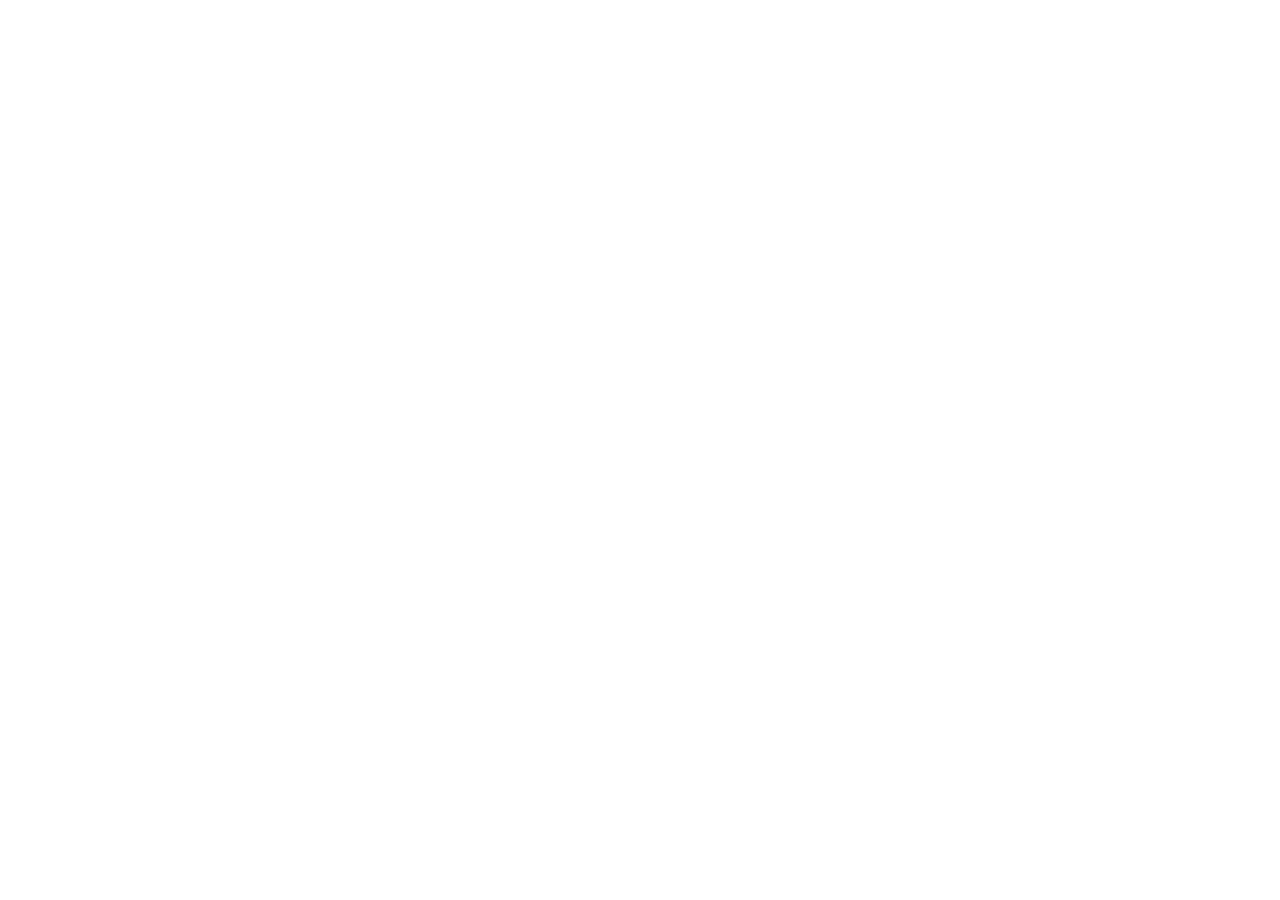
==== index.html @ 6de1de2f "Create index.html" ====
<!DOCTYPE html>
<html lang="en">
<meta charset="UTF-8">
<title>Page Title<title>
<meta name="viewport" content="width=device-width, initial-scale=1">
<link rel="stylesheet" href=" ">
<script src=" "></script>
<body>

<img src="img_la.jpg" style="width:100%">
<h1>This is a Heading</h1>
<p>This is a paragraph.</p>
<p>This is another paragraph.</p>

</body>
</html>
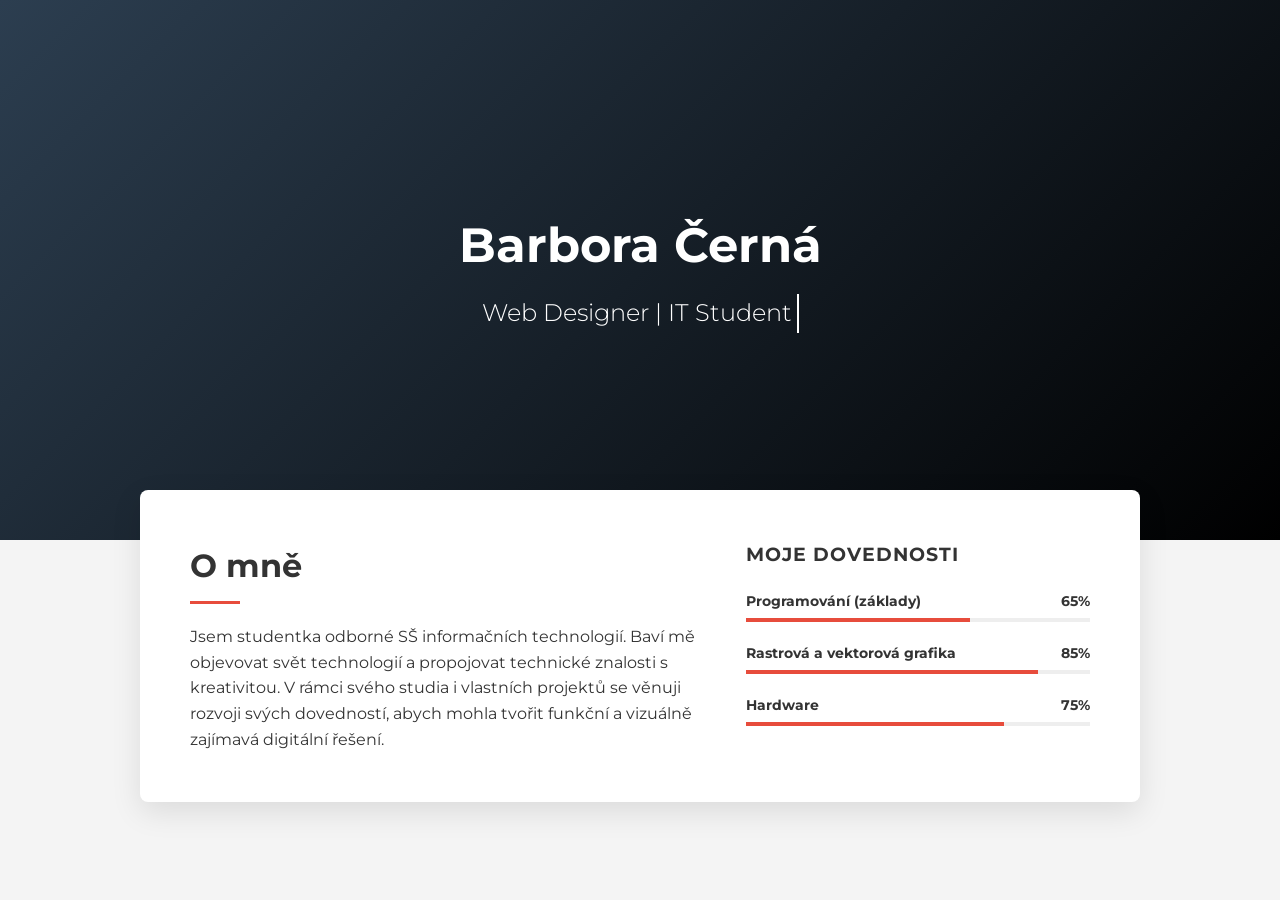
==== commit ec353dce: "Update index.html" ====
--- a/index.html
+++ b/index.html
@@ -1,16 +1,159 @@
 <!DOCTYPE html>
-<html lang="en">
-<meta charset="UTF-8">
-<title>Page Title<title>
-<meta name="viewport" content="width=device-width, initial-scale=1">
-<link rel="stylesheet" href=" ">
-<script src=" "></script>
+<html lang="cs">
+<head>
+    <meta charset="UTF-8">
+    <meta name="viewport" content="width=device-width, initial-scale=1.0">
+    <title>Barbora Černá | Portfolio</title>
+    <link href="https://fonts.googleapis.com/css2?family=Montserrat:wght@300;400;700&display=swap" rel="stylesheet">
+    <style>
+        /* Základní reset a styly */
+        * {
+            margin: 0;
+            padding: 0;
+            box-sizing: border-box;
+            font-family: 'Montserrat', sans-serif;
+        }
+
+        body {
+            background-color: #f4f4f4;
+            color: #333;
+            line-height: 1.6;
+        }
+
+        /* Hero sekce s pozadím */
+        .hero {
+            height: 60vh;
+            background: linear-gradient(135deg, #2c3e50 0%, #000000 100%);
+            display: flex;
+            flex-direction: column;
+            justify-content: center;
+            align-items: center;
+            text-align: center;
+            color: white;
+            padding: 20px;
+        }
+
+        .hero h1 {
+            font-size: 3rem;
+            margin-bottom: 10px;
+        }
+
+        .hero p {
+            font-size: 1.5rem;
+            font-weight: 300;
+            border-right: 2px solid white;
+            padding-right: 5px;
+            animation: blink 0.7s infinite;
+        }
+
+        @keyframes blink { 50% { border-color: transparent; } }
+
+        /* Hlavní kontejner s Gridem */
+        .container {
+            max-width: 1000px;
+            margin: -50px auto 50px; /* Posun nahoru přes hero sekci */
+            background: white;
+            display: grid;
+            grid-template-columns: 1.5fr 1fr; /* Flexibilní rozvržení */
+            gap: 40px;
+            padding: 50px;
+            box-shadow: 0 10px 30px rgba(0,0,0,0.1);
+            border-radius: 8px;
+        }
+
+        /* Sekce O mně */
+        .about h2 {
+            font-size: 2rem;
+            margin-bottom: 20px;
+            position: relative;
+        }
+
+        .about h2::after {
+            content: '';
+            display: block;
+            width: 50px;
+            height: 3px;
+            background: #e74c3c;
+            margin-top: 10px;
+        }
+
+        /* Sekce Skills */
+        .skills h3 {
+            margin-bottom: 20px;
+            text-transform: uppercase;
+            letter-spacing: 1px;
+        }
+
+        .skill-item {
+            margin-bottom: 20px;
+        }
+
+        .skill-name {
+            display: flex;
+            justify-content: space-between;
+            margin-bottom: 5px;
+            font-weight: bold;
+            font-size: 0.9rem;
+        }
+
+        .progress-bar {
+            height: 4px;
+            background: #eee;
+            width: 100%;
+            position: relative;
+        }
+
+        .progress-fill {
+            height: 100%;
+            background: #e74c3c;
+        }
+
+        /* Responzivita pro mobily */
+        @media (max-width: 768px) {
+            .container {
+                grid-template-columns: 1fr;
+                margin: 20px;
+                padding: 30px;
+            }
+            .hero h1 { font-size: 2rem; }
+        }
+    </style>
+</head>
 <body>
 
-<img src="img_la.jpg" style="width:100%">
-<h1>This is a Heading</h1>
-<p>This is a paragraph.</p>
-<p>This is another paragraph.</p>
+    <section class="hero">
+        <h1>Barbora Černá</h1>
+        <p>Web Designer | IT Student</p>
+    </section>
+
+    <main class="container">
+        <div class="about">
+            <h2>O mně</h2>
+            <p>
+                Jsem studentka odborné SŠ informačních technologií. Baví mě objevovat svět technologií a propojovat technické znalosti s kreativitou. 
+                V rámci svého studia i vlastních projektů se věnuji rozvoji svých dovedností, abych mohla tvořit funkční a vizuálně zajímavá digitální řešení.
+            </p>
+        </div>
+
+        <div class="skills">
+            <h3>Moje dovednosti</h3>
+            
+            <div class="skill-item">
+                <div class="skill-name"><span>Programování (základy)</span><span>65%</span></div>
+                <div class="progress-bar"><div class="progress-fill" style="width: 65%;"></div></div>
+            </div>
+
+            <div class="skill-item">
+                <div class="skill-name"><span>Rastrová a vektorová grafika</span><span>85%</span></div>
+                <div class="progress-bar"><div class="progress-fill" style="width: 85%;"></div></div>
+            </div>
+
+            <div class="skill-item">
+                <div class="skill-name"><span>Hardware</span><span>75%</span></div>
+                <div class="progress-bar"><div class="progress-fill" style="width: 75%;"></div></div>
+            </div>
+        </div>
+    </main>
 
 </body>
 </html>
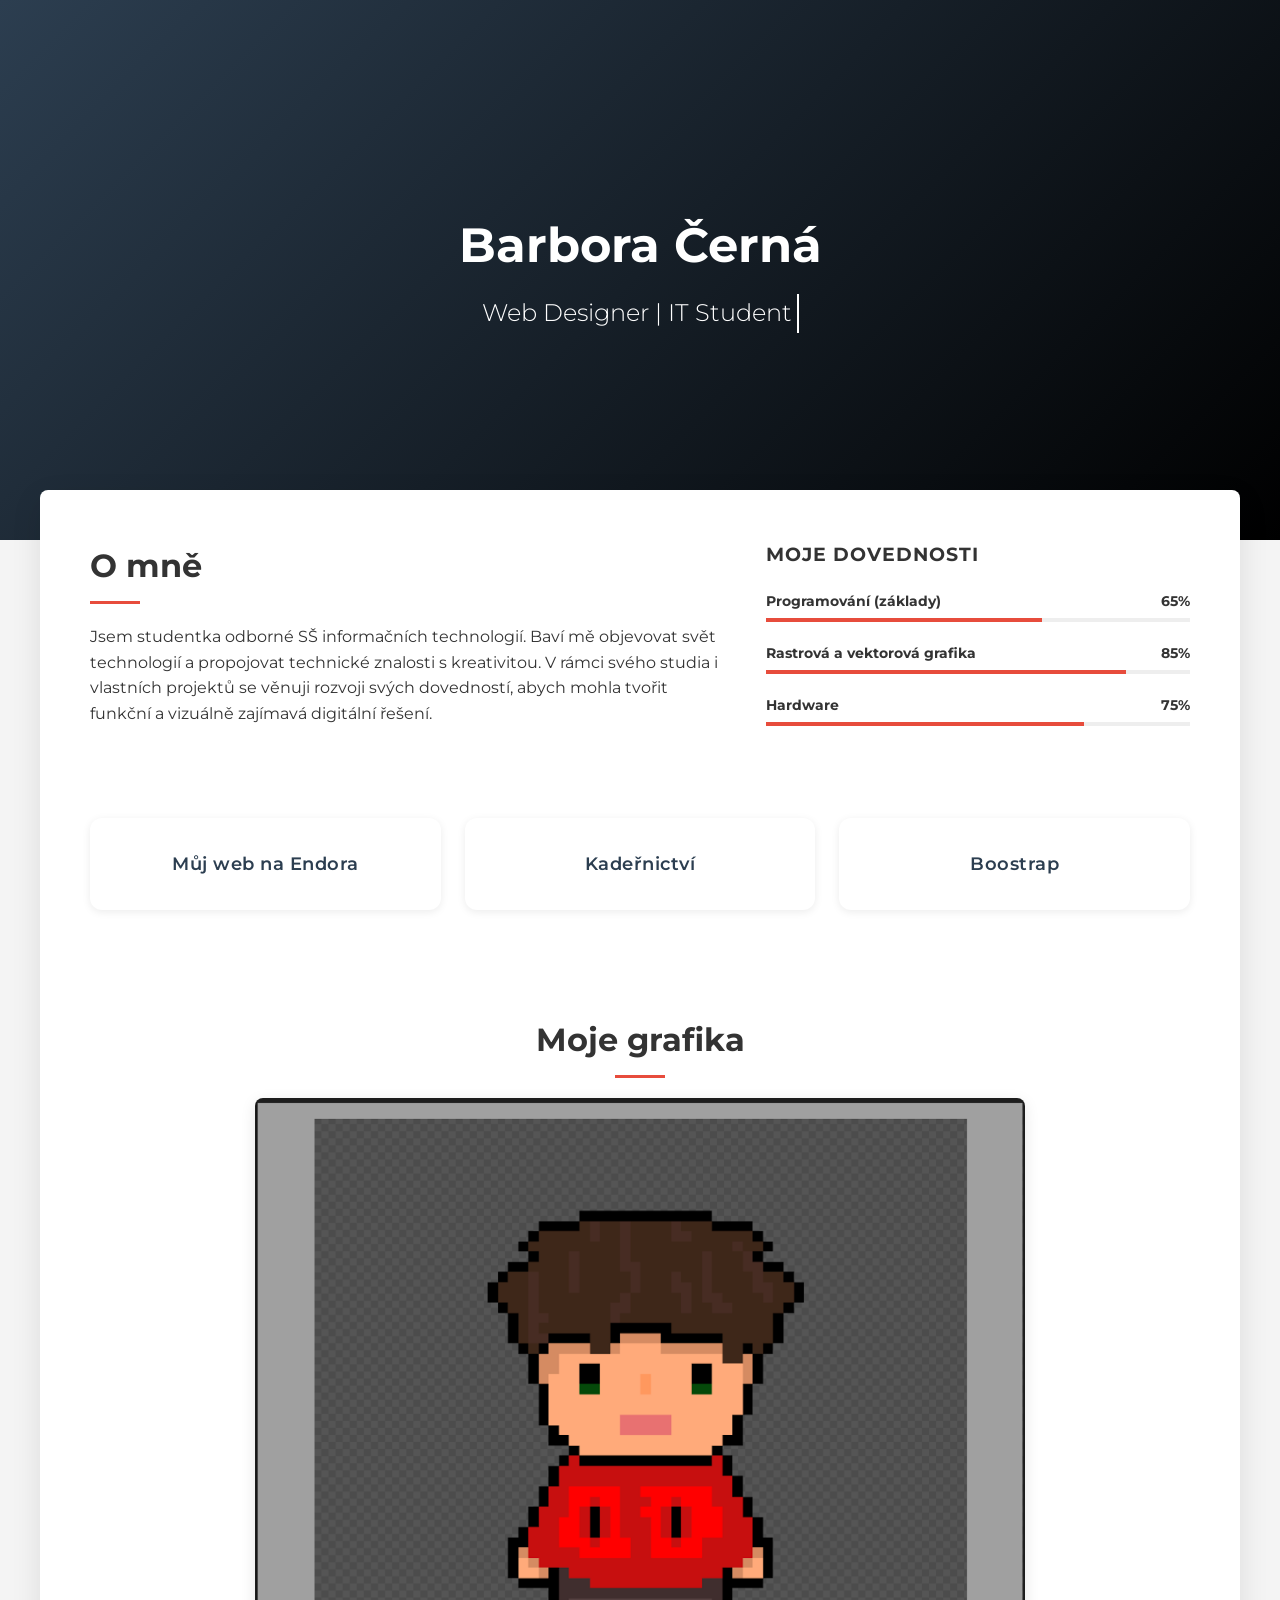
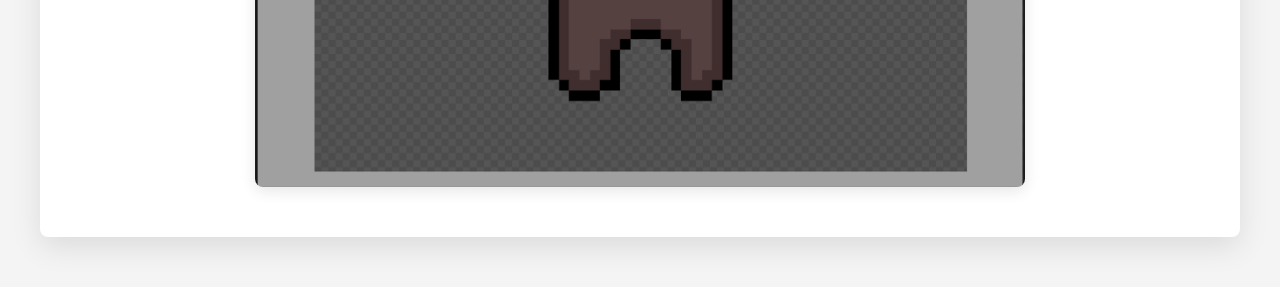
==== commit 66e9589a: "._." ====
--- a/index.html
+++ b/index.html
@@ -5,119 +5,7 @@
     <meta name="viewport" content="width=device-width, initial-scale=1.0">
     <title>Barbora Černá | Portfolio</title>
     <link href="https://fonts.googleapis.com/css2?family=Montserrat:wght@300;400;700&display=swap" rel="stylesheet">
-    <style>
-        /* Základní reset a styly */
-        * {
-            margin: 0;
-            padding: 0;
-            box-sizing: border-box;
-            font-family: 'Montserrat', sans-serif;
-        }
-
-        body {
-            background-color: #f4f4f4;
-            color: #333;
-            line-height: 1.6;
-        }
-
-        /* Hero sekce s pozadím */
-        .hero {
-            height: 60vh;
-            background: linear-gradient(135deg, #2c3e50 0%, #000000 100%);
-            display: flex;
-            flex-direction: column;
-            justify-content: center;
-            align-items: center;
-            text-align: center;
-            color: white;
-            padding: 20px;
-        }
-
-        .hero h1 {
-            font-size: 3rem;
-            margin-bottom: 10px;
-        }
-
-        .hero p {
-            font-size: 1.5rem;
-            font-weight: 300;
-            border-right: 2px solid white;
-            padding-right: 5px;
-            animation: blink 0.7s infinite;
-        }
-
-        @keyframes blink { 50% { border-color: transparent; } }
-
-        /* Hlavní kontejner s Gridem */
-        .container {
-            max-width: 1000px;
-            margin: -50px auto 50px; /* Posun nahoru přes hero sekci */
-            background: white;
-            display: grid;
-            grid-template-columns: 1.5fr 1fr; /* Flexibilní rozvržení */
-            gap: 40px;
-            padding: 50px;
-            box-shadow: 0 10px 30px rgba(0,0,0,0.1);
-            border-radius: 8px;
-        }
-
-        /* Sekce O mně */
-        .about h2 {
-            font-size: 2rem;
-            margin-bottom: 20px;
-            position: relative;
-        }
-
-        .about h2::after {
-            content: '';
-            display: block;
-            width: 50px;
-            height: 3px;
-            background: #e74c3c;
-            margin-top: 10px;
-        }
-
-        /* Sekce Skills */
-        .skills h3 {
-            margin-bottom: 20px;
-            text-transform: uppercase;
-            letter-spacing: 1px;
-        }
-
-        .skill-item {
-            margin-bottom: 20px;
-        }
-
-        .skill-name {
-            display: flex;
-            justify-content: space-between;
-            margin-bottom: 5px;
-            font-weight: bold;
-            font-size: 0.9rem;
-        }
-
-        .progress-bar {
-            height: 4px;
-            background: #eee;
-            width: 100%;
-            position: relative;
-        }
-
-        .progress-fill {
-            height: 100%;
-            background: #e74c3c;
-        }
-
-        /* Responzivita pro mobily */
-        @media (max-width: 768px) {
-            .container {
-                grid-template-columns: 1fr;
-                margin: 20px;
-                padding: 30px;
-            }
-            .hero h1 { font-size: 2rem; }
-        }
-    </style>
+    <link rel="stylesheet" href="style.css">
 </head>
 <body>
 
@@ -153,6 +41,24 @@
                 <div class="progress-bar"><div class="progress-fill" style="width: 75%;"></div></div>
             </div>
         </div>
+
+        <div class="links-container">
+            <div class="link-box">
+                <a href="https://barbora-cerna.endora.site/" target="_blank" rel="noopener noreferrer">Můj web na Endora</a>
+            </div>
+            <div class="link-box">
+                <a href="https://barbora-cerna.endora.site/kadernictvi.html" target="_blank" rel="noopener noreferrer">Kadeřnictví</a>
+            </div>
+            <div class="link-box">
+                <a href="https://barbora-cerna.endora.site/boooostrap.html" target="_blank" rel="noopener noreferrer">Boostrap</a>
+            </div>
+       
+        </div>
+
+        <div class="gallery-section">
+            <h2>Moje grafika</h2>
+            <img src="panacek.png" alt="Portfolio gallery" class="gallery-image">
+        </div>
     </main>
 
 </body>
--- a/style.css
+++ b/style.css
@@ -0,0 +1,199 @@
+            /* Kontejner pro tři čtverečky s odkazy */
+
+            .links-container {
+                display: grid;
+                grid-template-columns: 1fr 1fr 1fr;
+                gap: 24px;
+                margin: 32px 0 24px 0;
+                width: 100%;
+            }
+
+            .link-box {
+                background: #fff;
+                border-radius: 12px;
+                box-shadow: 0 2px 8px rgba(0,0,0,0.08);
+                padding: 32px 24px;
+                min-width: 120px;
+                min-height: 80px;
+                text-align: center;
+                transition: transform 0.2s, box-shadow 0.2s;
+                display: flex;
+                align-items: center;
+                justify-content: center;
+            }
+
+            .link-box:hover {
+                transform: translateY(-6px) scale(1.04);
+                box-shadow: 0 6px 18px rgba(44,62,80,0.15);
+            }
+
+            .link-box a {
+                color: #2c3e50;
+                text-decoration: none;
+                font-weight: 600;
+                font-size: 1.1rem;
+                letter-spacing: 0.5px;
+                transition: color 0.2s;
+            }
+
+            .link-box a:hover {
+                color: #0077ff;
+            }
+
+            /* Sekce galerie */
+            .gallery-section {
+                grid-column: 1 / -1;
+                margin-top: 40px;
+                display: flex;
+                flex-direction: column;
+                align-items: center;
+                text-align: center;
+            }
+
+            .gallery-section h2 {
+                font-size: 2rem;
+                margin-bottom: 20px;
+                position: relative;
+            }
+
+            .gallery-section h2::after {
+                content: '';
+                display: block;
+                width: 50px;
+                height: 3px;
+                background: #e74c3c;
+                margin: 10px auto 0;
+            }
+
+            .gallery-image {
+                max-width: 70%;
+                height: auto;
+                border-radius: 8px;
+                box-shadow: 0 4px 15px rgba(0,0,0,0.1);
+                transition: transform 0.3s;
+            }
+
+            .gallery-image:hover {
+                transform: scale(1.02);
+            }
+
+            /* Základní reset a styly */
+        * {
+            margin: 0;
+            padding: 0;
+            box-sizing: border-box;
+            font-family: 'Montserrat', sans-serif;
+        }
+
+        body {
+            background-color: #f4f4f4;
+            color: #333;
+            line-height: 1.6;
+        }
+
+        /* Hero sekce s pozadím */
+        .hero {
+            height: 60vh;
+            background: linear-gradient(135deg, #2c3e50 0%, #000000 100%);
+            display: flex;
+            flex-direction: column;
+            justify-content: center;
+            align-items: center;
+            text-align: center;
+            color: white;
+            padding: 20px;
+        }
+
+        .hero h1 {
+            font-size: 3rem;
+            margin-bottom: 10px;
+        }
+
+        .hero p {
+            font-size: 1.5rem;
+            font-weight: 300;
+            border-right: 2px solid white;
+            padding-right: 5px;
+            animation: blink 0.7s infinite;
+        }
+
+       
+
+        /* Główny kontejner s Gridem */
+        .container {
+            max-width: 1200px;
+            margin: -50px auto 50px; /* Posun nahoru přes hero sekci */
+            background: white;
+            display: grid;
+            grid-template-columns: 1.5fr 1fr; /* Flexibilní rozvržení */
+            gap: 40px;
+            padding: 50px;
+            box-shadow: 0 10px 30px rgba(0,0,0,0.1);
+            border-radius: 8px;
+        }
+        
+        .links-container {
+            grid-column: 1 / -1;
+        }
+
+        /* Sekce O mně */
+        .about {
+            display: flex;
+            flex-direction: column;
+        }
+
+        .about h2 {
+            font-size: 2rem;
+            margin-bottom: 20px;
+            position: relative;
+        }
+
+        .about h2::after {
+            content: '';
+            display: block;
+            width: 50px;
+            height: 3px;
+            background: #e74c3c;
+            margin-top: 10px;
+        }
+
+        /* Sekce Skills */
+        .skills h3 {
+            margin-bottom: 20px;
+            text-transform: uppercase;
+            letter-spacing: 1px;
+        }
+
+        .skill-item {
+            margin-bottom: 20px;
+        }
+
+        .skill-name {
+            display: flex;
+            justify-content: space-between;
+            margin-bottom: 5px;
+            font-weight: bold;
+            font-size: 0.9rem;
+        }
+
+        .progress-bar {
+            height: 4px;
+            background: #eee;
+            width: 100%;
+            position: relative;
+        }
+
+        .progress-fill {
+            height: 100%;
+            background: #e74c3c;
+        }
+
+        /* Responzivita pro mobily */
+        @media (max-width: 768px) {
+            .container {
+                grid-template-columns: 1fr;
+                margin: 20px;
+                padding: 30px;
+            }
+            .hero h1 { font-size: 2rem; }
+        }
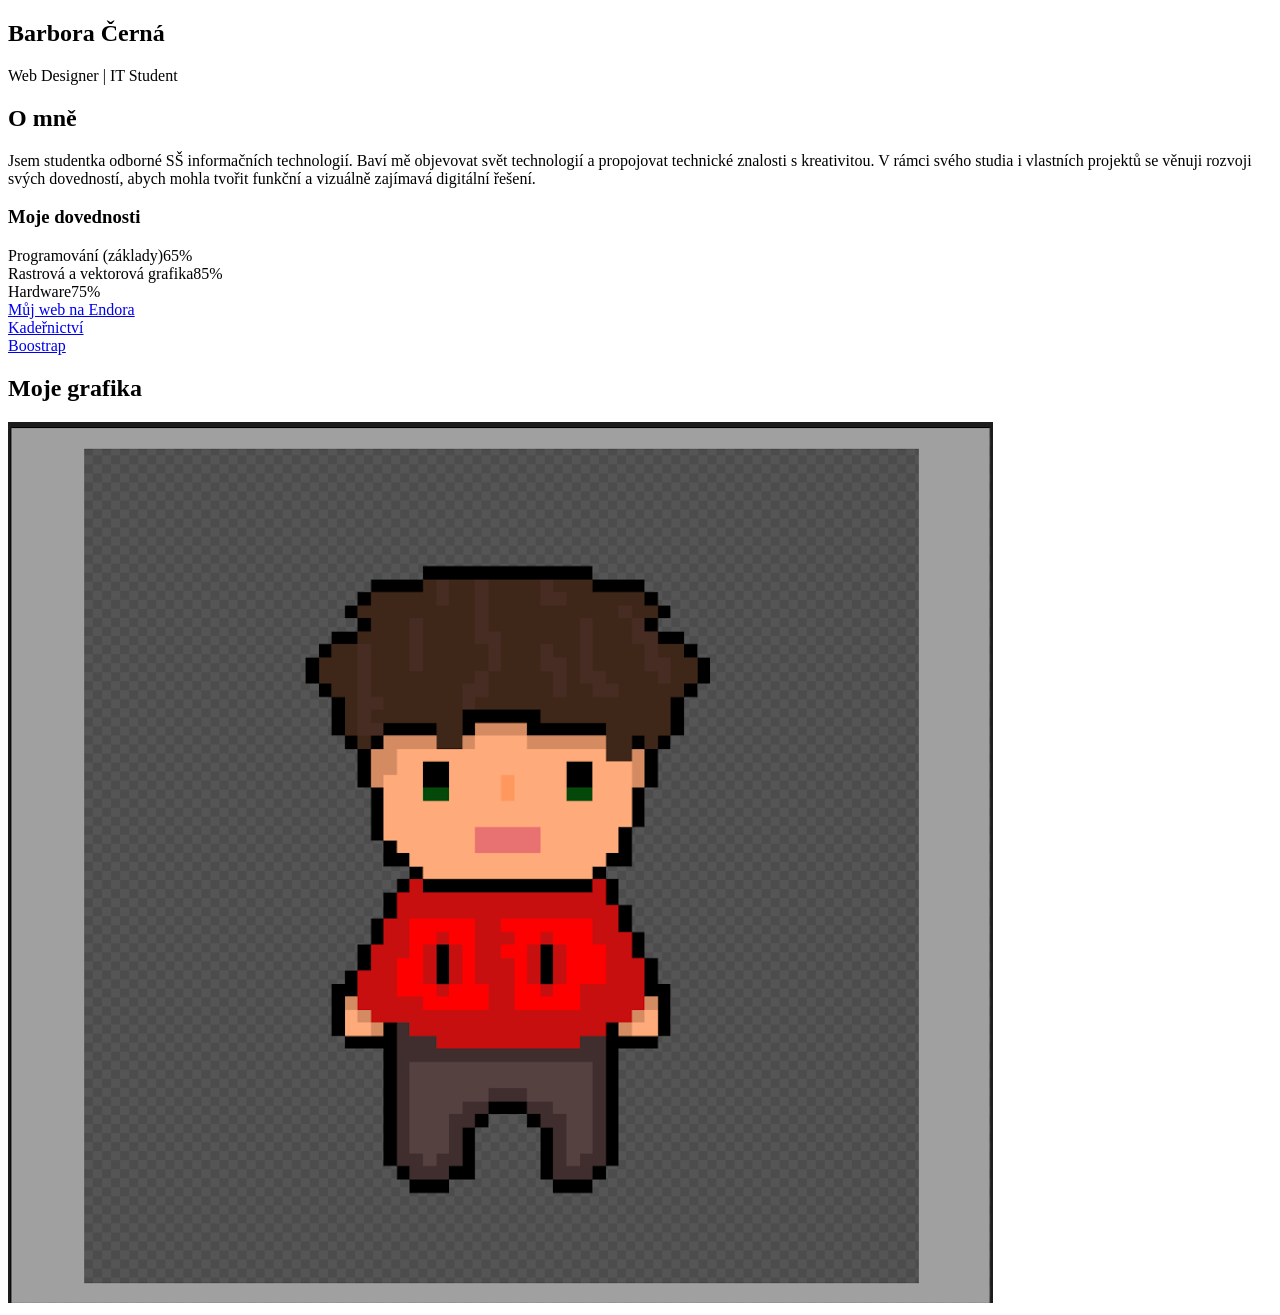
==== commit f5f47621: "." ====
--- a/index.html
+++ b/index.html
@@ -5,7 +5,7 @@
     <meta name="viewport" content="width=device-width, initial-scale=1.0">
     <title>Barbora Černá | Portfolio</title>
     <link href="https://fonts.googleapis.com/css2?family=Montserrat:wght@300;400;700&display=swap" rel="stylesheet">
-    <link rel="stylesheet" href="style.css">
+    <link rel="stylesheet" href="/Portfolio/style.css">
 </head>
 <body>
 
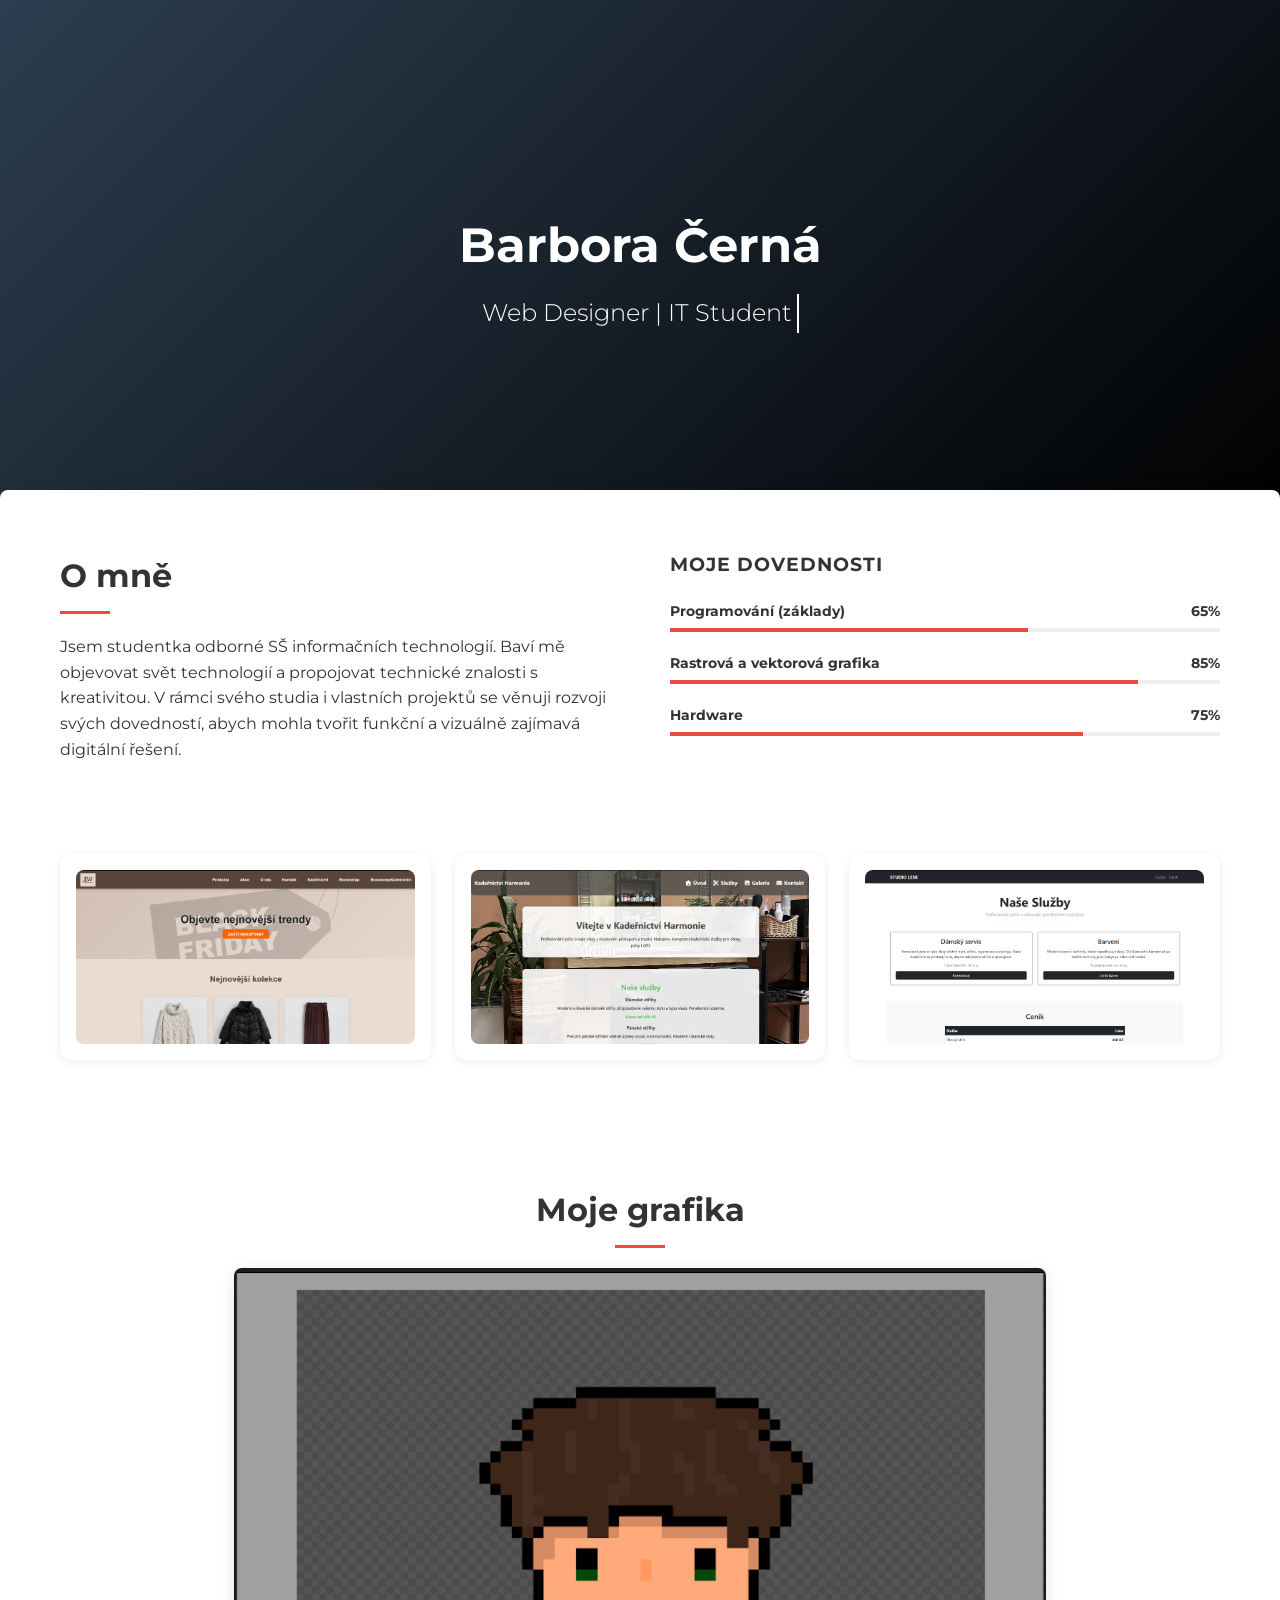
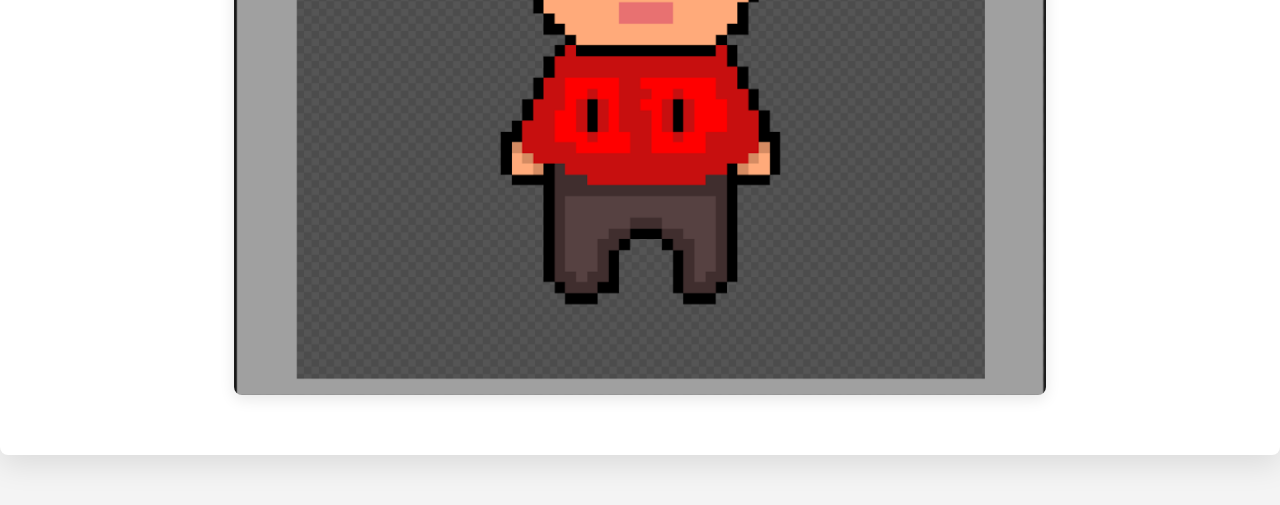
==== commit c230d87c: "Add images and update links in portfolio index" ====
--- a/index.html
+++ b/index.html
@@ -5,7 +5,7 @@
     <meta name="viewport" content="width=device-width, initial-scale=1.0">
     <title>Barbora Černá | Portfolio</title>
     <link href="https://fonts.googleapis.com/css2?family=Montserrat:wght@300;400;700&display=swap" rel="stylesheet">
-    <link rel="stylesheet" href="/Portfolio/style.css">
+    <link rel="stylesheet" href="style.css">
 </head>
 <body>
 
@@ -44,13 +44,19 @@
 
         <div class="links-container">
             <div class="link-box">
-                <a href="https://barbora-cerna.endora.site/" target="_blank" rel="noopener noreferrer">Můj web na Endora</a>
+                <a href="https://barbora-cerna.endora.site/" target="_blank" rel="noopener noreferrer">
+                    <img src="TW web.png" alt="Můj web na Endora" class="link-image">
+                </a>
             </div>
             <div class="link-box">
-                <a href="https://barbora-cerna.endora.site/kadernictvi.html" target="_blank" rel="noopener noreferrer">Kadeřnictví</a>
+                <a href="https://barbora-cerna.endora.site/kadernictvi.html" target="_blank" rel="noopener noreferrer">
+                    <img src="kadernictvi web.png" alt="Kadeřnictví" class="link-image">
+                </a>
             </div>
             <div class="link-box">
-                <a href="https://barbora-cerna.endora.site/boooostrap.html" target="_blank" rel="noopener noreferrer">Boostrap</a>
+                <a href="https://barbora-cerna.endora.site/boooostrap.html" target="_blank" rel="noopener noreferrer">
+                    <img src="boost web.png" alt="Bootstrap" class="link-image">
+                </a>
             </div>
        
         </div>
--- a/style.css
+++ b/style.css
@@ -0,0 +1,207 @@
+            /* Kontejner pro tři čtverečky s odkazy */
+
+            .links-container {
+                display: grid;
+                grid-template-columns: 1fr 1fr 1fr;
+                gap: 24px;
+                margin: 32px 0 24px 0;
+                width: 100%;
+            }
+
+            .link-box {
+                background: #fff;
+                border-radius: 12px;
+                box-shadow: 0 2px 8px rgba(0,0,0,0.08);
+                padding: 16px;
+                min-height: 200px;
+                text-align: center;
+                transition: transform 0.2s, box-shadow 0.2s;
+                display: flex;
+                align-items: center;
+                justify-content: center;
+                overflow: hidden;
+            }
+
+            .link-box:hover {
+                transform: translateY(-6px) scale(1.04);
+                box-shadow: 0 6px 18px rgba(44,62,80,0.15);
+            }
+
+            .link-box a {
+                display: flex;
+                align-items: center;
+                justify-content: center;
+                width: 100%;
+                height: 100%;
+                text-decoration: none;
+            }
+
+            .link-image {
+                max-width: 100%;
+                max-height: 100%;
+                height: auto;
+                border-radius: 8px;
+                transition: transform 0.3s;
+            }
+
+            .link-box:hover .link-image {
+                transform: scale(1.05);
+            }
+
+            /* Sekce galerie */
+            .gallery-section {
+                grid-column: 1 / -1;
+                margin-top: 40px;
+                display: flex;
+                flex-direction: column;
+                align-items: center;
+                text-align: center;
+            }
+
+            .gallery-section h2 {
+                font-size: 2rem;
+                margin-bottom: 20px;
+                position: relative;
+            }
+
+            .gallery-section h2::after {
+                content: '';
+                display: block;
+                width: 50px;
+                height: 3px;
+                background: #e74c3c;
+                margin: 10px auto 0;
+            }
+
+            .gallery-image {
+                max-width: 70%;
+                height: auto;
+                border-radius: 8px;
+                box-shadow: 0 4px 15px rgba(0,0,0,0.1);
+                transition: transform 0.3s;
+            }
+
+            .gallery-image:hover {
+                transform: scale(1.02);
+            }
+
+            /* Základní reset a styly */
+        * {
+            margin: 0;
+            padding: 0;
+            box-sizing: border-box;
+            font-family: 'Montserrat', sans-serif;
+        }
+
+        body {
+            background-color: #f4f4f4;
+            color: #333;
+            line-height: 1.6;
+        }
+
+        /* Hero sekce s pozadím */
+        .hero {
+            height: 60vh;
+            background: linear-gradient(135deg, #2c3e50 0%, #000000 100%);
+            display: flex;
+            flex-direction: column;
+            justify-content: center;
+            align-items: center;
+            text-align: center;
+            color: white;
+            padding: 20px;
+        }
+
+        .hero h1 {
+            font-size: 3rem;
+            margin-bottom: 10px;
+        }
+
+        .hero p {
+            font-size: 1.5rem;
+            font-weight: 300;
+            border-right: 2px solid white;
+            padding-right: 5px;
+            animation: blink 0.7s infinite;
+        }
+
+       
+
+        /* Główny kontejner s Gridem */
+        .container {
+            max-width: 1400px;
+            margin: -50px auto 50px; /* Posun nahoru přes hero sekci */
+            background: white;
+            display: grid;
+            grid-template-columns: 1fr 1fr; /* Flexibilní rozvržení */
+            gap: 60px;
+            padding: 60px;
+            box-shadow: 0 10px 30px rgba(0,0,0,0.1);
+            border-radius: 8px;
+        }
+        
+        .links-container {
+            grid-column: 1 / -1;
+        }
+
+        /* Sekce O mně */
+        .about {
+            display: flex;
+            flex-direction: column;
+        }
+
+        .about h2 {
+            font-size: 2rem;
+            margin-bottom: 20px;
+            position: relative;
+        }
+
+        .about h2::after {
+            content: '';
+            display: block;
+            width: 50px;
+            height: 3px;
+            background: #e74c3c;
+            margin-top: 10px;
+        }
+
+        /* Sekce Skills */
+        .skills h3 {
+            margin-bottom: 20px;
+            text-transform: uppercase;
+            letter-spacing: 1px;
+        }
+
+        .skill-item {
+            margin-bottom: 20px;
+        }
+
+        .skill-name {
+            display: flex;
+            justify-content: space-between;
+            margin-bottom: 5px;
+            font-weight: bold;
+            font-size: 0.9rem;
+        }
+
+        .progress-bar {
+            height: 4px;
+            background: #eee;
+            width: 100%;
+            position: relative;
+        }
+
+        .progress-fill {
+            height: 100%;
+            background: #e74c3c;
+        }
+
+        /* Responzivita pro mobily */
+        @media (max-width: 768px) {
+            .container {
+                grid-template-columns: 1fr;
+                margin: 20px;
+                padding: 30px;
+            }
+            .hero h1 { font-size: 2rem; }
+        }
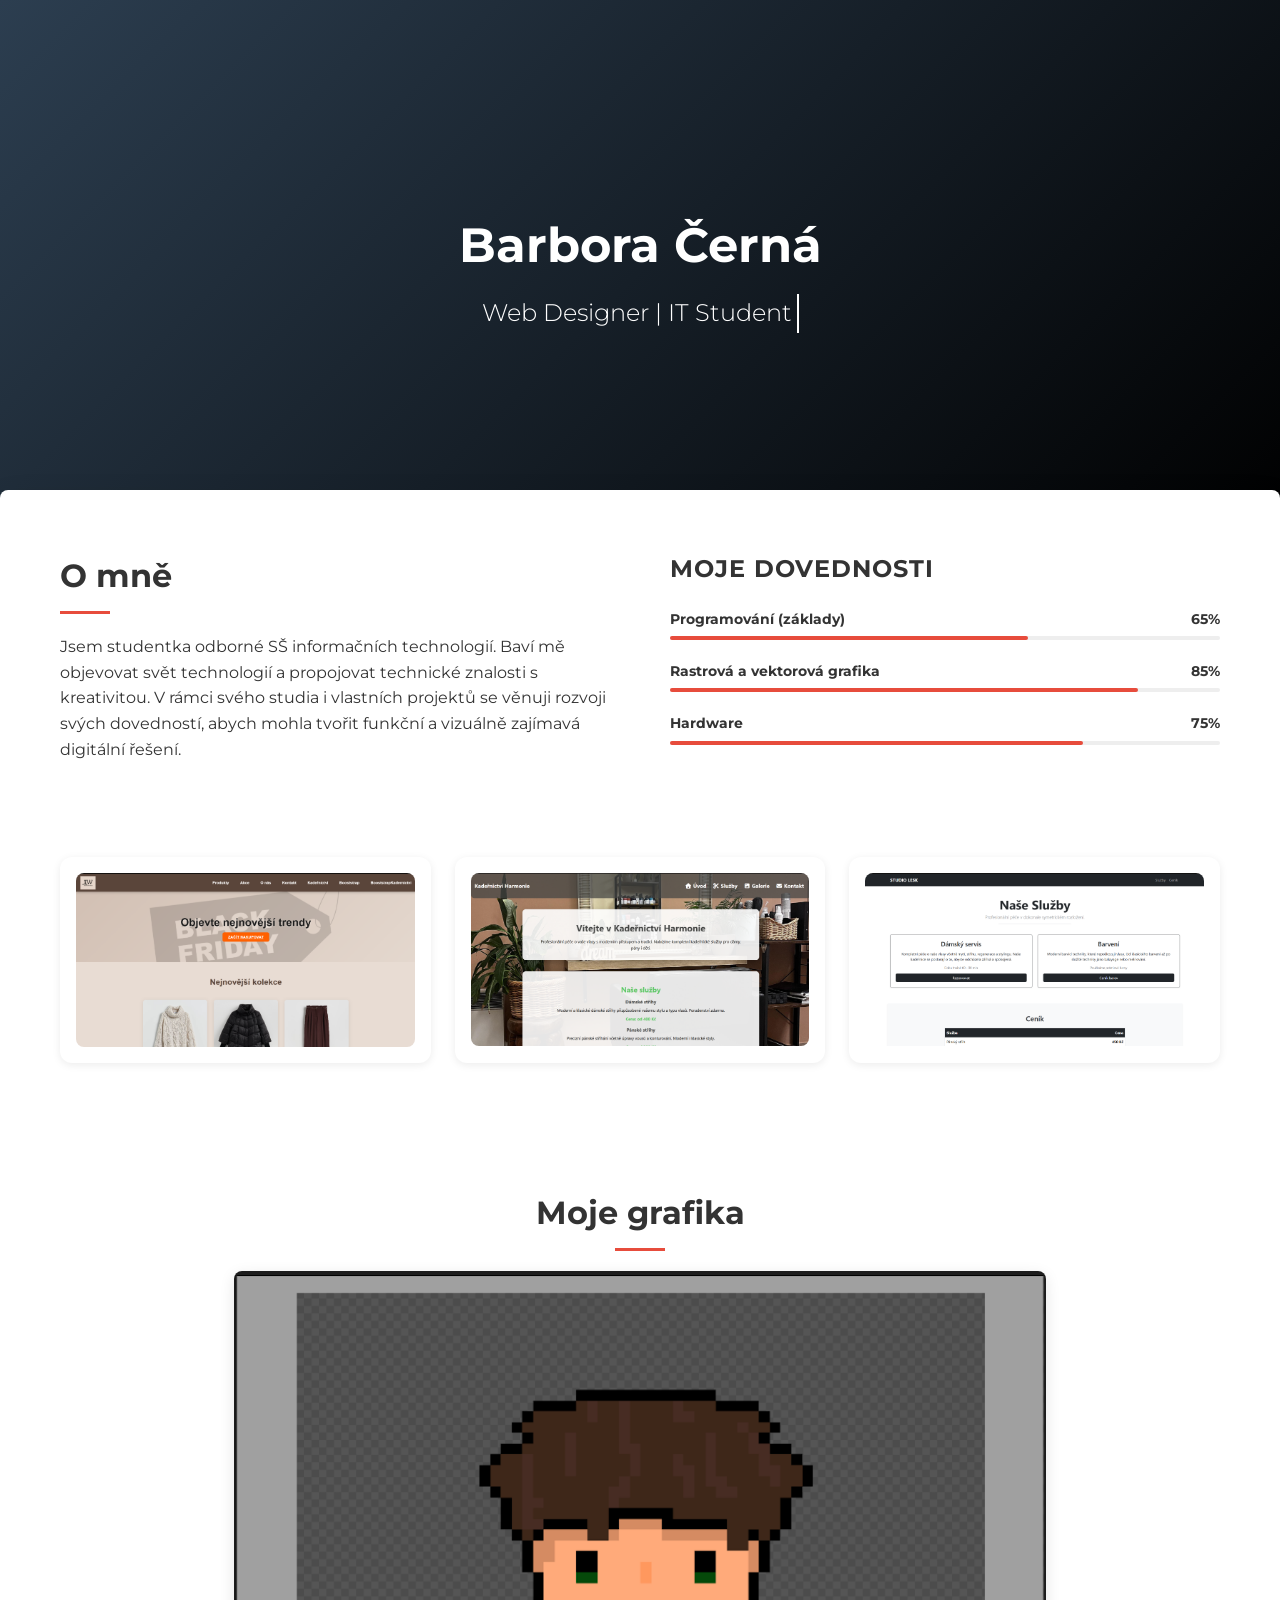
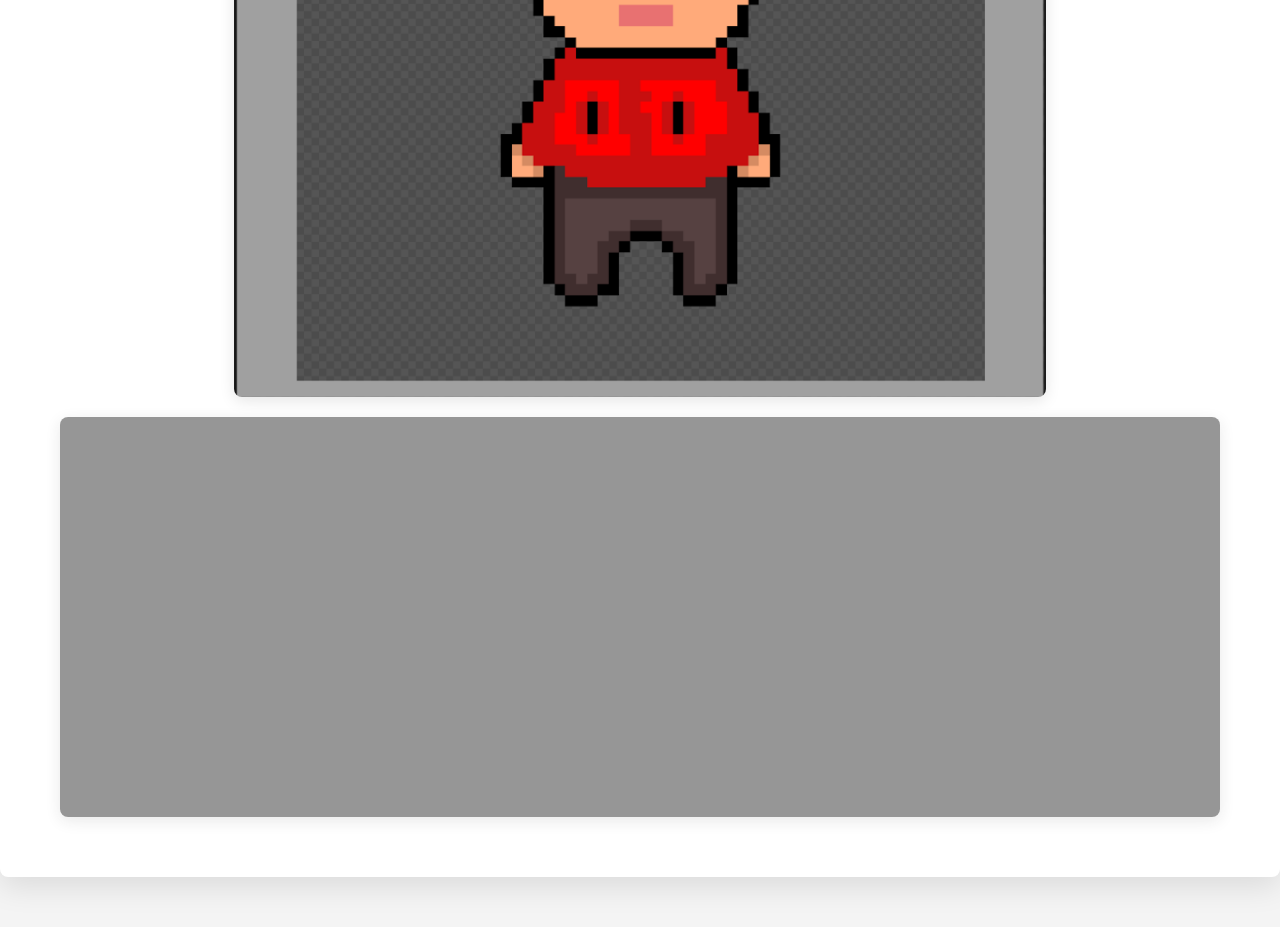
==== commit 150bc1ca: "kostka" ====
--- a/index.html
+++ b/index.html
@@ -64,8 +64,12 @@
         <div class="gallery-section">
             <h2>Moje grafika</h2>
             <img src="panacek.png" alt="Portfolio gallery" class="gallery-image">
+            
+            <div id="container3D" class="threejs-container"></div>
         </div>
     </main>
 
+    <script type="module" src="js/main.js"></script>
+
 </body>
 </html>
--- a/style.css
+++ b/style.css
@@ -1,207 +1,256 @@
-            /* Kontejner pro tři čtverečky s odkazy */
-
-            .links-container {
-                display: grid;
-                grid-template-columns: 1fr 1fr 1fr;
-                gap: 24px;
-                margin: 32px 0 24px 0;
-                width: 100%;
-            }
-
-            .link-box {
-                background: #fff;
-                border-radius: 12px;
-                box-shadow: 0 2px 8px rgba(0,0,0,0.08);
-                padding: 16px;
-                min-height: 200px;
-                text-align: center;
-                transition: transform 0.2s, box-shadow 0.2s;
-                display: flex;
-                align-items: center;
-                justify-content: center;
-                overflow: hidden;
-            }
-
-            .link-box:hover {
-                transform: translateY(-6px) scale(1.04);
-                box-shadow: 0 6px 18px rgba(44,62,80,0.15);
-            }
-
-            .link-box a {
-                display: flex;
-                align-items: center;
-                justify-content: center;
-                width: 100%;
-                height: 100%;
-                text-decoration: none;
-            }
-
-            .link-image {
-                max-width: 100%;
-                max-height: 100%;
-                height: auto;
-                border-radius: 8px;
-                transition: transform 0.3s;
-            }
-
-            .link-box:hover .link-image {
-                transform: scale(1.05);
-            }
-
-            /* Sekce galerie */
-            .gallery-section {
-                grid-column: 1 / -1;
-                margin-top: 40px;
-                display: flex;
-                flex-direction: column;
-                align-items: center;
-                text-align: center;
-            }
-
-            .gallery-section h2 {
-                font-size: 2rem;
-                margin-bottom: 20px;
-                position: relative;
-            }
-
-            .gallery-section h2::after {
-                content: '';
-                display: block;
-                width: 50px;
-                height: 3px;
-                background: #e74c3c;
-                margin: 10px auto 0;
-            }
-
-            .gallery-image {
-                max-width: 70%;
-                height: auto;
-                border-radius: 8px;
-                box-shadow: 0 4px 15px rgba(0,0,0,0.1);
-                transition: transform 0.3s;
-            }
-
-            .gallery-image:hover {
-                transform: scale(1.02);
-            }
-
-            /* Základní reset a styly */
-        * {
-            margin: 0;
-            padding: 0;
-            box-sizing: border-box;
-            font-family: 'Montserrat', sans-serif;
-        }
-
-        body {
-            background-color: #f4f4f4;
-            color: #333;
-            line-height: 1.6;
-        }
-
-        /* Hero sekce s pozadím */
-        .hero {
-            height: 60vh;
-            background: linear-gradient(135deg, #2c3e50 0%, #000000 100%);
-            display: flex;
-            flex-direction: column;
-            justify-content: center;
-            align-items: center;
-            text-align: center;
-            color: white;
-            padding: 20px;
-        }
-
-        .hero h1 {
-            font-size: 3rem;
-            margin-bottom: 10px;
-        }
-
-        .hero p {
-            font-size: 1.5rem;
-            font-weight: 300;
-            border-right: 2px solid white;
-            padding-right: 5px;
-            animation: blink 0.7s infinite;
-        }
-
-       
-
-        /* Główny kontejner s Gridem */
-        .container {
-            max-width: 1400px;
-            margin: -50px auto 50px; /* Posun nahoru přes hero sekci */
-            background: white;
-            display: grid;
-            grid-template-columns: 1fr 1fr; /* Flexibilní rozvržení */
-            gap: 60px;
-            padding: 60px;
-            box-shadow: 0 10px 30px rgba(0,0,0,0.1);
-            border-radius: 8px;
-        }
-        
-        .links-container {
-            grid-column: 1 / -1;
-        }
-
-        /* Sekce O mně */
-        .about {
-            display: flex;
-            flex-direction: column;
-        }
-
-        .about h2 {
-            font-size: 2rem;
-            margin-bottom: 20px;
-            position: relative;
-        }
-
-        .about h2::after {
-            content: '';
-            display: block;
-            width: 50px;
-            height: 3px;
-            background: #e74c3c;
-            margin-top: 10px;
-        }
-
-        /* Sekce Skills */
-        .skills h3 {
-            margin-bottom: 20px;
-            text-transform: uppercase;
-            letter-spacing: 1px;
-        }
-
-        .skill-item {
-            margin-bottom: 20px;
-        }
-
-        .skill-name {
-            display: flex;
-            justify-content: space-between;
-            margin-bottom: 5px;
-            font-weight: bold;
-            font-size: 0.9rem;
-        }
-
-        .progress-bar {
-            height: 4px;
-            background: #eee;
-            width: 100%;
-            position: relative;
-        }
-
-        .progress-fill {
-            height: 100%;
-            background: #e74c3c;
-        }
-
-        /* Responzivita pro mobily */
-        @media (max-width: 768px) {
-            .container {
-                grid-template-columns: 1fr;
-                margin: 20px;
-                padding: 30px;
-            }
-            .hero h1 { font-size: 2rem; }
-        }
+/* Základní reset a styly */
+* {
+    margin: 0;
+    padding: 0;
+    box-sizing: border-box;
+    font-family: 'Montserrat', sans-serif;
+}
+
+body {
+    background-color: #f4f4f4;
+    color: #333;
+    line-height: 1.6;
+}
+
+/* Animace pro blikání kurzoru */
+@keyframes blink {
+    0%, 49% {
+        border-right-color: white;
+    }
+    50%, 100% {
+        border-right-color: transparent;
+    }
+}
+
+/* Hero sekce s pozadím */
+.hero {
+    height: 60vh;
+    background: linear-gradient(135deg, #2c3e50 0%, #000000 100%);
+    display: flex;
+    flex-direction: column;
+    justify-content: center;
+    align-items: center;
+    text-align: center;
+    color: white;
+    padding: 20px;
+}
+
+.hero h1 {
+    font-size: 3rem;
+    margin-bottom: 10px;
+    font-weight: 700;
+}
+
+.hero p {
+    font-size: 1.5rem;
+    font-weight: 300;
+    border-right: 2px solid white;
+    padding-right: 5px;
+    animation: blink 0.7s infinite;
+}
+
+/* Hlavní kontejner s Gridem */
+.container {
+    max-width: 1400px;
+    margin: -50px auto 50px;
+    background: white;
+    display: grid;
+    grid-template-columns: 1fr 1fr;
+    gap: 60px;
+    padding: 60px;
+    box-shadow: 0 10px 30px rgba(0,0,0,0.1);
+    border-radius: 8px;
+}
+
+.links-container {
+    grid-column: 1 / -1;
+    display: grid;
+    grid-template-columns: 1fr 1fr 1fr;
+    gap: 24px;
+    margin: 32px 0 24px 0;
+    width: 100%;
+}
+
+/* Sekce O mně */
+.about {
+    display: flex;
+    flex-direction: column;
+}
+
+.about h2 {
+    font-size: 2rem;
+    margin-bottom: 20px;
+    position: relative;
+}
+
+.about h2::after {
+    content: '';
+    display: block;
+    width: 50px;
+    height: 3px;
+    background: #e74c3c;
+    margin-top: 10px;
+}
+
+/* Sekce Skills */
+.skills {
+    display: flex;
+    flex-direction: column;
+}
+
+.skills h3 {
+    margin-bottom: 20px;
+    text-transform: uppercase;
+    letter-spacing: 1px;
+    font-size: 1.5rem;
+}
+
+.skill-item {
+    margin-bottom: 20px;
+}
+
+.skill-name {
+    display: flex;
+    justify-content: space-between;
+    margin-bottom: 5px;
+    font-weight: bold;
+    font-size: 0.9rem;
+}
+
+.progress-bar {
+    height: 4px;
+    background: #eee;
+    width: 100%;
+    position: relative;
+    border-radius: 2px;
+}
+
+.progress-fill {
+    height: 100%;
+    background: #e74c3c;
+    border-radius: 2px;
+    transition: width 0.5s ease;
+}
+
+/* Link boxy */
+.link-box {
+    background: #fff;
+    border-radius: 12px;
+    box-shadow: 0 2px 8px rgba(0,0,0,0.08);
+    padding: 16px;
+    min-height: 200px;
+    text-align: center;
+    transition: transform 0.2s, box-shadow 0.2s;
+    display: flex;
+    align-items: center;
+    justify-content: center;
+    overflow: hidden;
+}
+
+.link-box:hover {
+    transform: translateY(-6px) scale(1.04);
+    box-shadow: 0 6px 18px rgba(44,62,80,0.15);
+}
+
+.link-box a {
+    display: flex;
+    align-items: center;
+    justify-content: center;
+    width: 100%;
+    height: 100%;
+    text-decoration: none;
+}
+
+.link-image {
+    max-width: 100%;
+    max-height: 100%;
+    height: auto;
+    border-radius: 8px;
+    transition: transform 0.3s;
+    object-fit: cover;
+}
+
+.link-box:hover .link-image {
+    transform: scale(1.05);
+}
+
+/* Sekce galerie */
+.gallery-section {
+    grid-column: 1 / -1;
+    margin-top: 40px;
+    display: flex;
+    flex-direction: column;
+    align-items: center;
+    text-align: center;
+}
+
+.gallery-section h2 {
+    font-size: 2rem;
+    margin-bottom: 20px;
+    position: relative;
+}
+
+.gallery-section h2::after {
+    content: '';
+    display: block;
+    width: 50px;
+    height: 3px;
+    background: #e74c3c;
+    margin: 10px auto 0;
+}
+
+.gallery-image {
+    max-width: 70%;
+    height: auto;
+    border-radius: 8px;
+    box-shadow: 0 4px 15px rgba(0,0,0,0.1);
+    transition: transform 0.3s;
+}
+
+.gallery-image:hover {
+    transform: scale(1.02);
+}
+
+/* Three.js 3D kontejner */
+.threejs-container {
+    width: 100%;
+    height: 400px;
+    background: #0909096c;
+    border-radius: 8px;
+    margin-top: 20px;
+    box-shadow: 0 4px 15px rgba(41, 40, 40, 0.1);
+    overflow: hidden;
+    position: relative;
+}
+
+.threejs-container canvas {
+    width: 100% !important;
+    height: 100% !important;
+    display: block;
+}
+
+/* Responzivita pro mobily */
+@media (max-width: 768px) {
+    .container {
+        grid-template-columns: 1fr;
+        margin: 20px;
+        padding: 30px;
+        gap: 40px;
+    }
+    
+    .hero h1 {
+        font-size: 2rem;
+    }
+    
+    .hero p {
+        font-size: 1.1rem;
+    }
+    
+    .links-container {
+        grid-template-columns: 1fr;
+    }
+    
+    .gallery-image {
+        max-width: 100%;
+    }
+}
